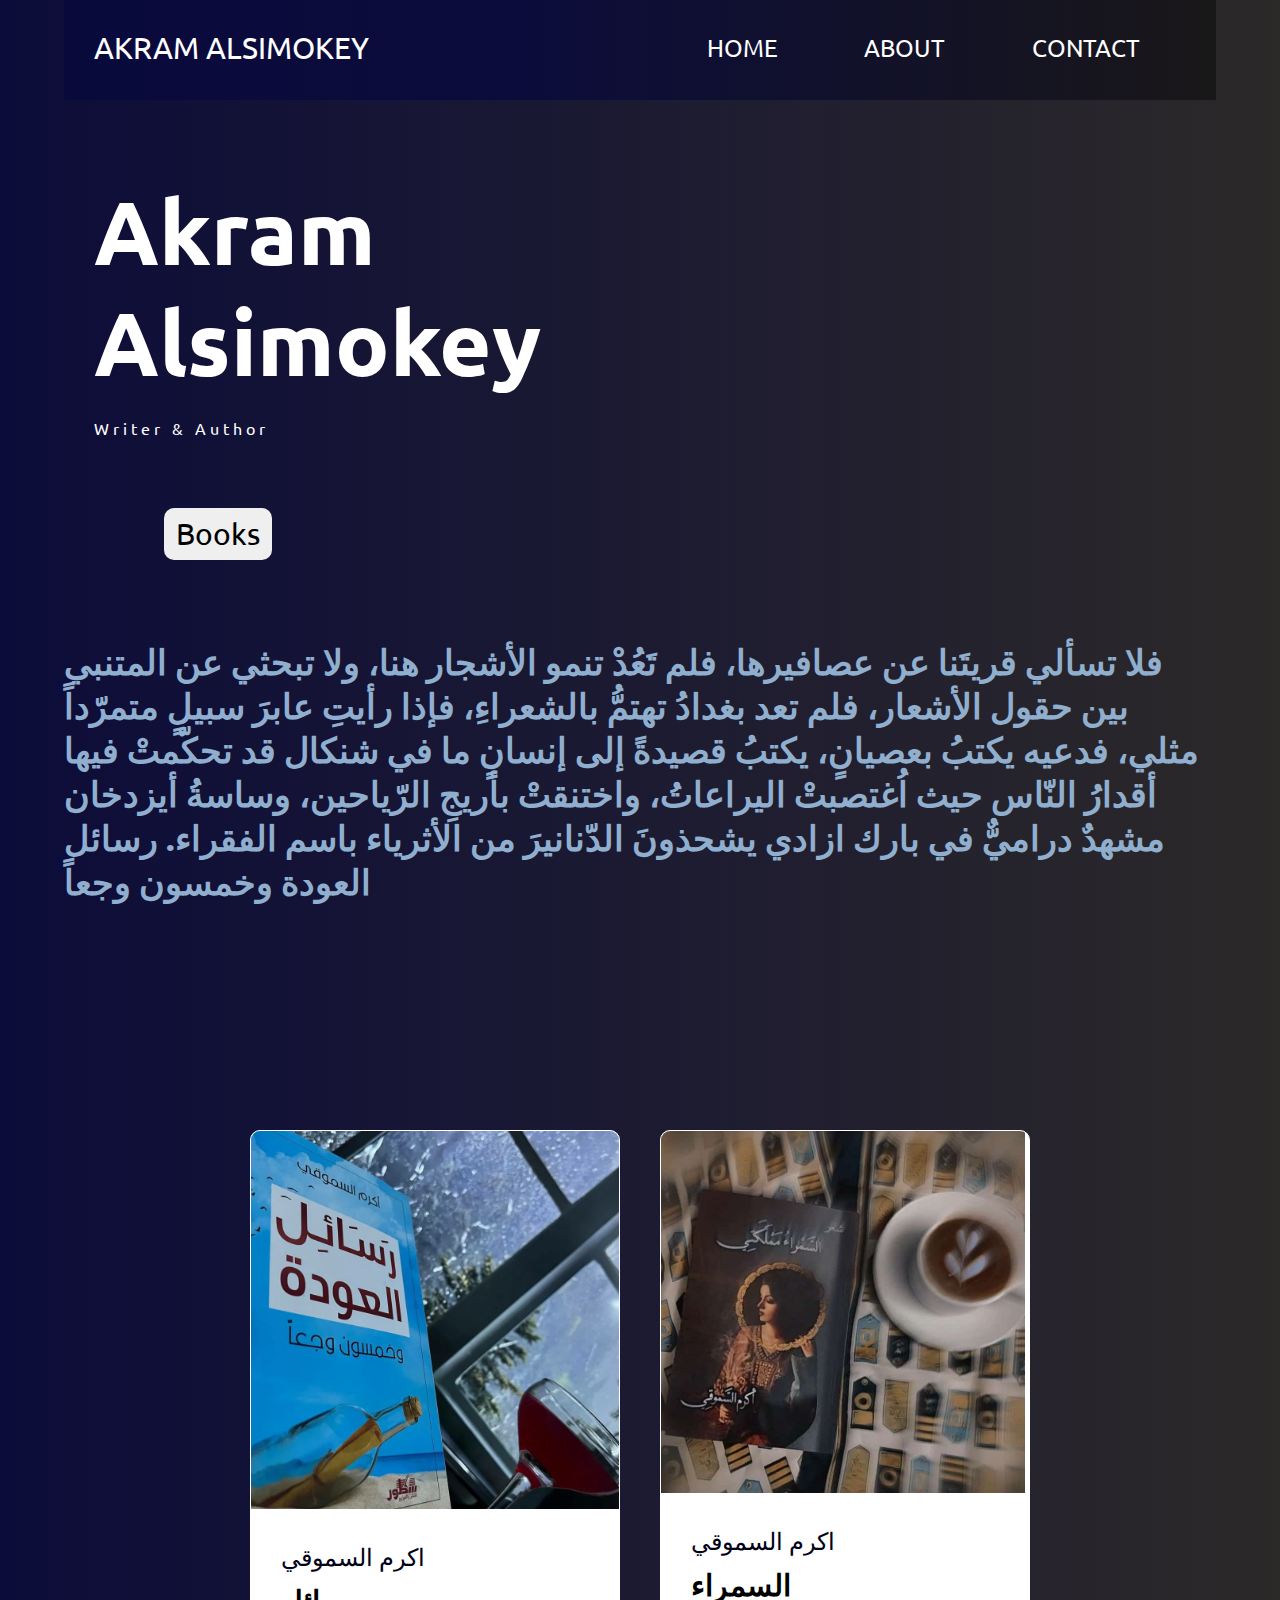
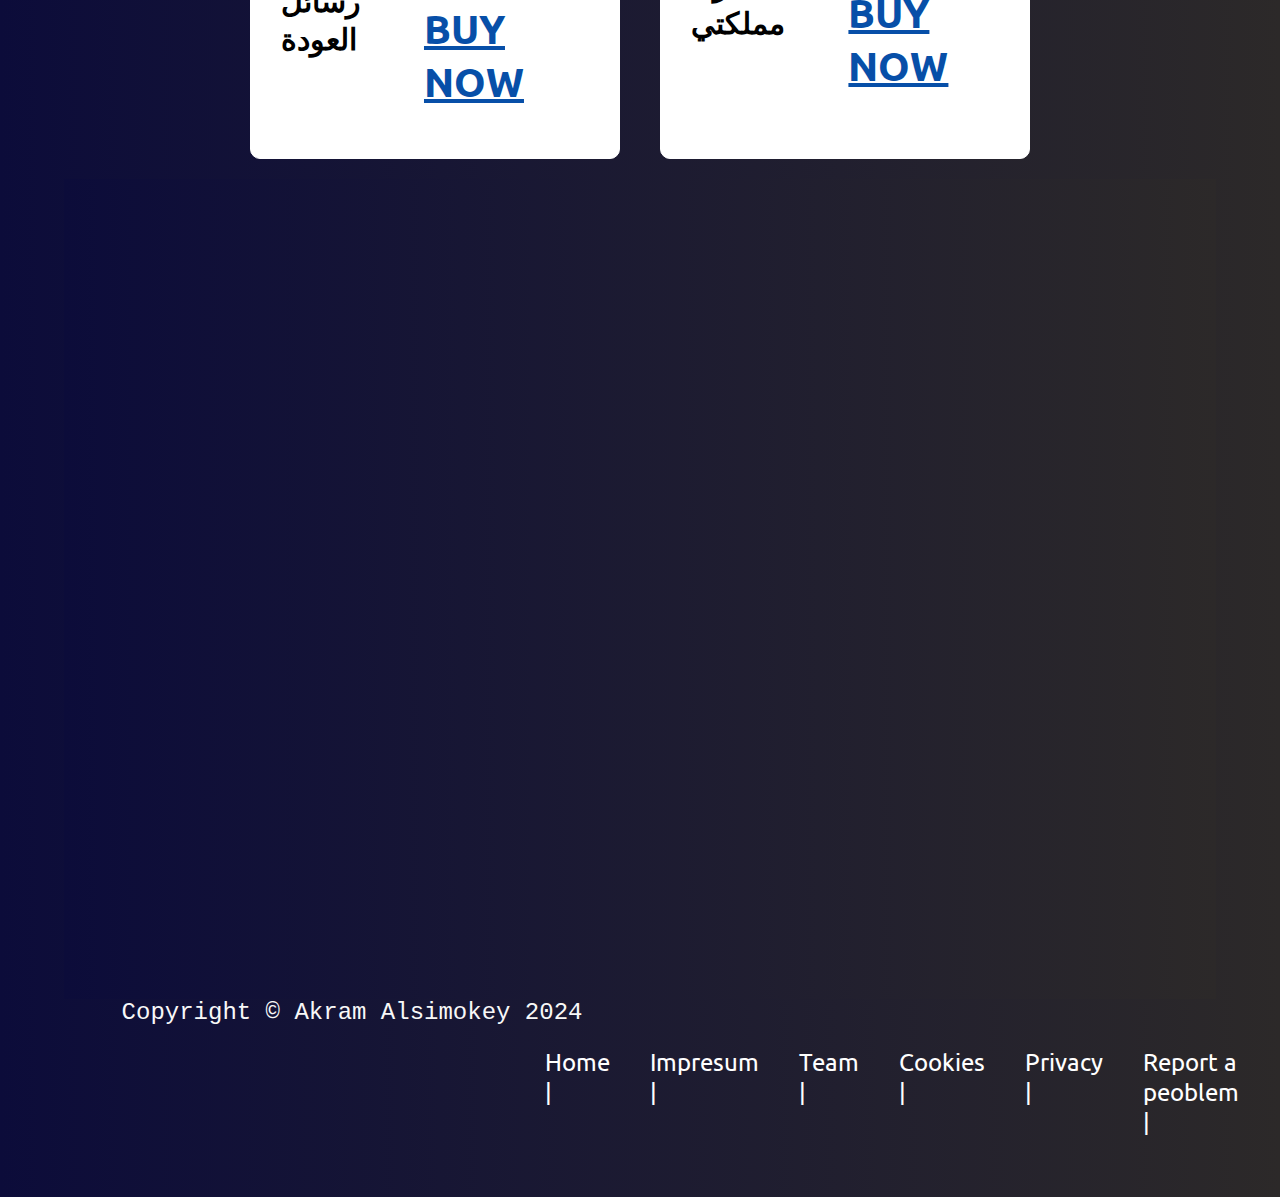
==== index.html @ d33c1f78 "akram_website" ====
<!DOCTYPE html>
<html lang="en">
<head>
    <meta charset="UTF-8">
    <meta name="viewport" content="width=device-width, initial-scale=1.0">
    <link rel="stylesheet" href="assets/css/style.css">
    <title>Akram Alsimokey</title>
</head>
<body>
    <!--Main bar-->
    <div class="main">
        <header>
            <a href="index.html" class="the_logo">Akram Alsimokey</a>
            <ul>
                <li><a href="index.html">HOME</a></li>
                <li><a href="about.html">ABOUT</a></li>
                <li><a href="contact.html">CONTACT</a></li>
            </ul>
        </header>
        <div class="para">
            <h1>Akram Alsimokey</h1>
            <p>Writer & Author</p>
            <a href="https://www.ahewar.org/m.asp?nm=1&i=9212" target="_blank"><button>Books</button></a>
        </div>
    <!--Books section-->
    <div class="projects" id="projects">
        <h2 class="tittle">فلا تسألي قريتَنا عن عصافيرها، فلم تَعُدْ تنمو الأشجار هنا، ولا تبحثي عن المتنبي بين حقول الأشعار، فلم تعد بغدادُ تهتمُّ بالشعراءِ، فإذا رأيتِ عابرَ سبيلٍ متمرّداً مثلي، فدعيه يكتبُ بعصيانٍ، يكتبُ قصيدةً إلى إنسانٍ ما في شنكال قد  تحكّمتْ فيها أقدارُ النّاس حيث اُغتصبتْ اليراعاتُ، واختنقتْ بأريجِ الرّياحين، وساسةُ أيزدخان مشهدٌ دراميٌّ في بارك ازادي يشحذونَ الدّنانيرَ من الأثرياء باسم الفقراء.
            رسائل العودة وخمسون وجعاً<br><br><br><br><br></h2>
        <div class="content">
            <div class="books">
                <div class="img_prolects">
                    <img src="assets/img/rs.png" />
                </div>
                <div class="project-info">
                    <p class="project-category">اكرم السموقي</p>
                    <strong class="project-tittle">
                        <span>رسائل العودة</span>
                        <a href="https://maktabetalarab.com/products/%D8%B1%D8%B3%D8%A7%D8%A6%D9%84-%D8%A7%D9%84%D8%B9%D9%88%D8%AF%D8%A9-%D9%88%D8%AE%D9%85%D8%B3%D9%88%D9%86-%D9%88%D8%AC%D8%B9%D8%A7%D9%8B?variant=43649371144459" target="_blank" class="buy">Buy now</a>
                    </strong>
                </div>
            </div>
            <div class="books">
                <div class="img_project">
                    <img src="assets/img/r.png" />
                </div>
                <div class="project-info">
                    <p class="project-category">اكرم السموقي</p>
                    <strong class="project-tittle">
                        <span>السمراء مملكتي</span>
                        <a href="https://maktabetalarab.com/products/%D8%A7%D9%84%D8%B3%D9%85%D8%B1%D8%A7%D8%A1-%D9%85%D9%85%D9%84%D9%83%D8%AA%D9%8A?variant=41816677646498" target="_blank" class="buy">Buy now</a>
                    </strong>
                </div>
            </div>
        </div>
    </div>
    <div class="empty"><br></div>
    <!--footer-->
    <footer class="footer">
        <div>
            <a href="https://en.wikipedia.org/wiki/Copyright" target="_blank" class="copy">Copyright © Akram Alsimokey 2024</a>
        </div>
        <p class="footer-nav">
            <a href="index.html">Home |</a>
            <a href="contact.html">Impresum |</a>
            <a href="contact.html">Team |</a>
            <a href="https://en.wikipedia.org/wiki/Cookie">Cookies |</a>
            <a href="https://en.wikipedia.org/wiki/Privacy" target="_blank">Privacy |</a>
            <a href="https://en.wikipedia.org/wiki/Wikipedia:Contact_us">Report a peoblem |</a>
        </p>
    </footer>
</body>
</html>
---- assets/css/style.css ----
@import url('https://fonts.googleapis.com/css2?family=Almarai:wght@300;400;700;800&family=Poppins:ital,wght@0,100;0,200;0,300;0,400;0,500;0,600;0,700;0,800;0,900;1,100;1,200;1,300;1,400;1,500;1,600;1,700;1,800;1,900&family=Roboto:ital,wght@0,100;0,300;0,400;0,500;0,700;0,900;1,100;1,300;1,400;1,500;1,700;1,900&family=Ubuntu:ital,wght@0,300;0,400;0,500;0,700;1,300;1,400;1,500;1,700&display=swap');

*{
    font-family: "Ubuntu", serif;
    padding: 0;
    margin: 0;
}
a{
    color: #fff;
    text-decoration: none;
    font-size: x-large;
    padding: 20px;
    margin: 0px;

}
body{
    background-image: linear-gradient(to right, #0c0c3a,#2c2929);
    height: 100vh;
    display: flex;
    justify-content: center;
    
    
}

.main{
    background-image: linear-gradient(to right, #08093dcb 40%, #111010af),
    url(assets/img/c.png)
    ;
    width: 90%;
    height: 100px;
    
    
    
}
header{
    display: flex;
    justify-content: space-between;
    align-items: center;
    padding: 10px;
    
    
}
.the_logo{
    font-size: 30px;
    text-transform: uppercase;
}
ul{
    width: 50%;
    list-style: none;
    display: flex;
    justify-content: space-evenly;
}
ul a{
    border-bottom: 2px;
}
ul a:hover{
    border-bottom-color:  #fff;
}
.para{
    
    width: 50%;
    margin-top: 50px;
    padding: 30px;

}
.para h1{
    color: #fff;
    font-size: 90px;
    text-transform: inherit;
}
.para p{
    color: #fff;
    letter-spacing: 4px;
    width: 900px;
    padding: 20px 0;

}
.para button{
    font-size: 30px;
    padding: 6px 10px;
    border-radius: 10px;
    border: 2px solid transparent;
    cursor: pointer;  
    margin: 50px; 
}
.para button:hover{
    background-color: transparent;
    border-color: #fff;
    color: #fff;
}
/*---------------------*/
.main-img{
    width: 100px;
    padding-top: 100px;
    padding-left: 800px;
}
.tittle{
    display: flex;
    justify-content: center;
    color: #90afce;
    font-size: 2.2em;
    font-weight: 800;
    margin-bottom: 30px;
}

.content{
    display: flex;
    justify-content: center;
    flex-direction: row;
    flex-wrap: wrap;
}
.card{
    background-color: #d1d8e0;
    width: 21.25em;
    box-shadow: 0 5px rgba(1 1 1 /15%);
    border-radius: 25px;
    padding: 25px;
    margin: 15px;
    transition: 0.9s ease;
}
/*
.card:hover{
    transform: :scale(1.1);
    font-size: 8em;
    text-align: content;
}
*/
.info h3{
    color: #0171f9;
    font-size: 1.2em;
    font-weight: 700;
    margin: 10px;
}
/*
.projects{ 
    background-color: #040414;
}
*/
.projects .content{
    margin-top: 30px;

}
.books{
    background-color: #fff;
    border: 1px solid #fff;
    min-height: 14em;
    width: 23em;
    overflow: hidden;
    border-radius: 10px;
    margin: 20px;
    transition: 0.7s ease;

}

.books:hover .projects-imgages{
    opacity: 0.9;

}
/*
.img_project{           
    width: 100%;
}
*/

.project-info{
    padding: 1em;
    font-size: 30px;
}
.project-category{
    font-size: 0.8em;
    color: #000016;
}
.project-tittle{
    display: flex;
    justify-content: space-between;
    text-transform: uppercase;
    font-weight: 800;
    margin-top: 10px;

}
.buy{
    text-decoration-line: underline;
    color: #074fa8;
    font-size: 40px;
}
.buy:hover{
    color: rgb(60, 62, 150);
}
/*footer*/

.empty{
    background-image: linear-gradient(to right, #0c0c3a,#2c2929);
    padding: 400px;

}
/*
.footer{
    background-color: #4b7bec;

}
*/
.copy{
    color: #f8f8f8;
    text-decoration: none;
    font-family: 'Courier New', Courier, monospace;
    padding-left: 5%;
    padding-top: 0%;
    padding-bottom: 5px;
    font-size: x-large;



}

.footer-nav{
    color: #f8f8f8;
    display: flex;
    font-family: 'Courier New', Courier, monospace;
    padding-left: 40%;
    padding-top: 1px;
    padding-bottom: 40px;
    font-size: small;
    list-style-position: inherit;
}

.about{
    color: #c49a9a;
    padding: 90px;
    margin: 60px;
    font-size: xxx-large;
}
.contact{
    color: #c49a9a;
    padding: 90px;
    margin: 60px;
    font-size: xxx-large;
}
.contact a{
    color: #ad5b42;
    padding: 90px;
    margin: 60px;
    font-size: xxx-large;
}
.contact a:hover{
    color: #db1414;
}
/*
img{
    background-color: #6eabf02d;
    width: 70%;
    border-radius: 30px;
    padding: 10px;
    margin: 50px;
    margin-left: 30%;
}
*/

/*
@media (max-width:1023px)
*/
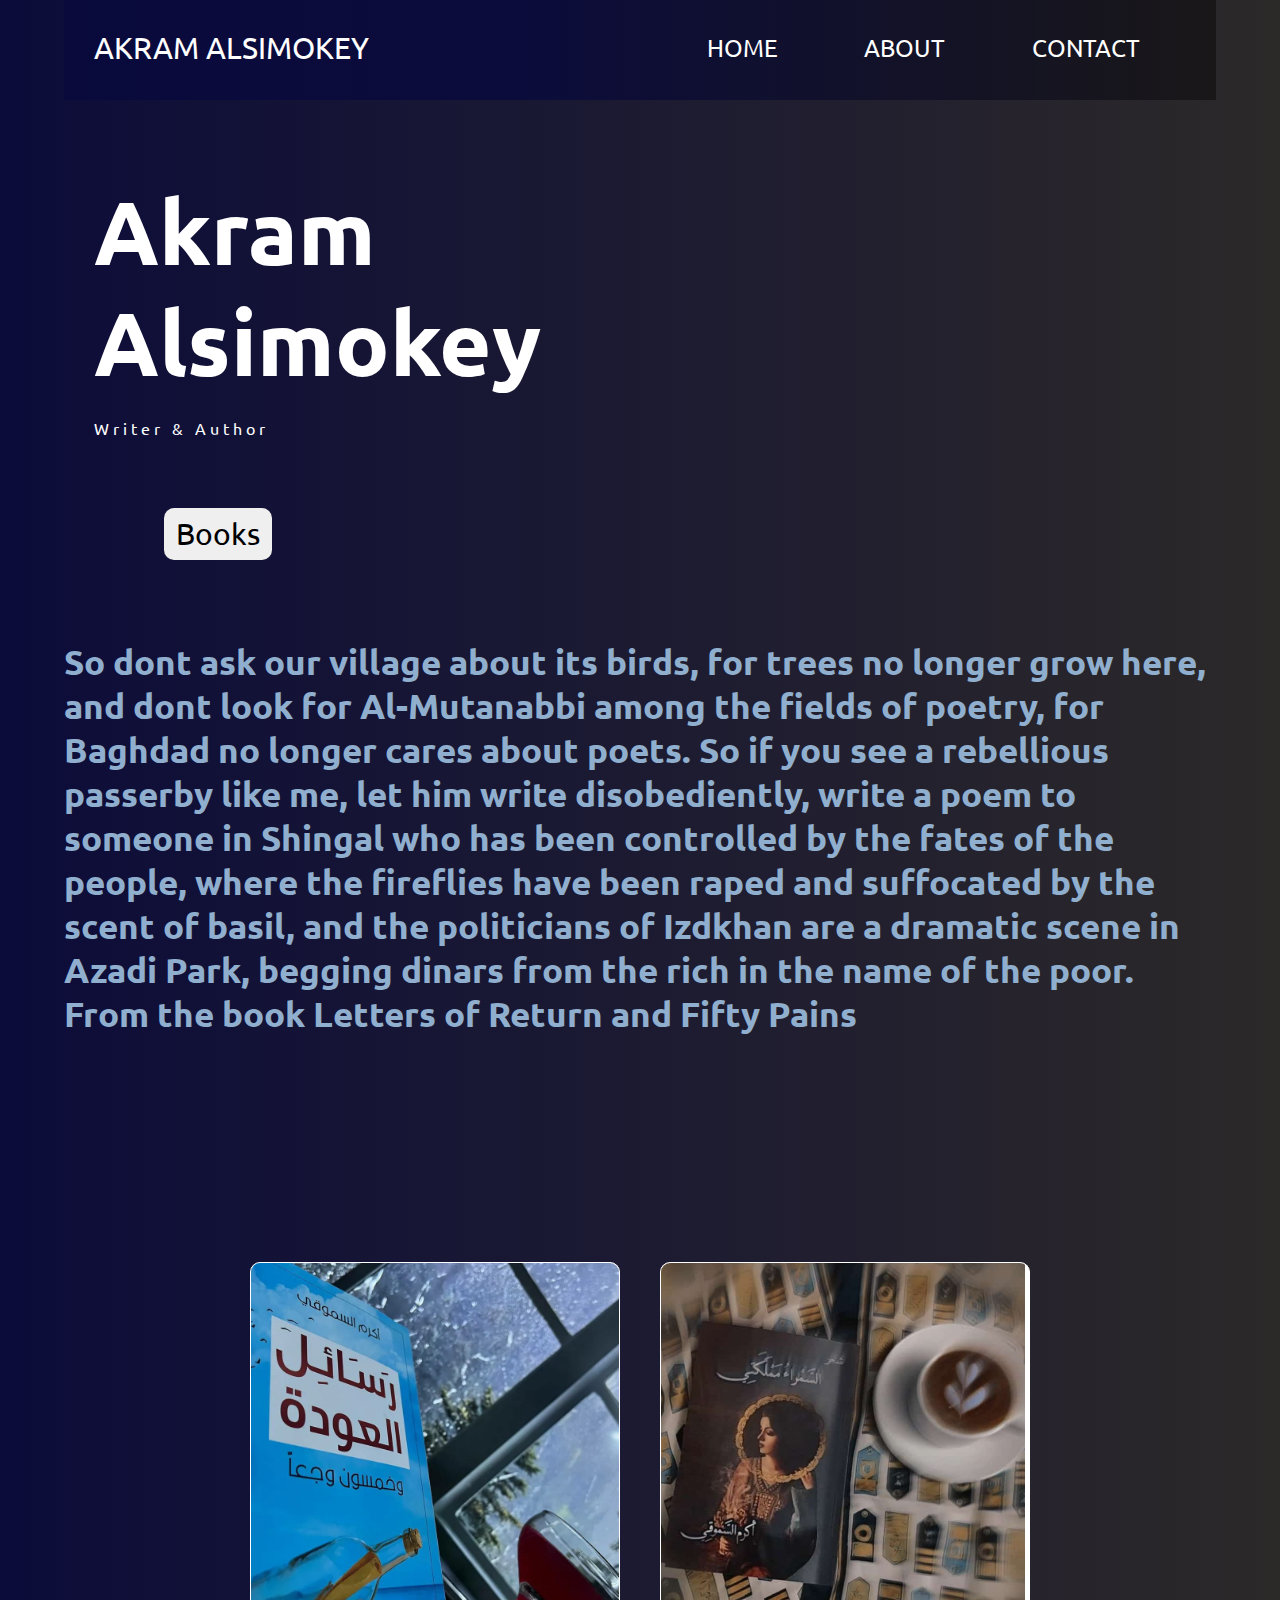
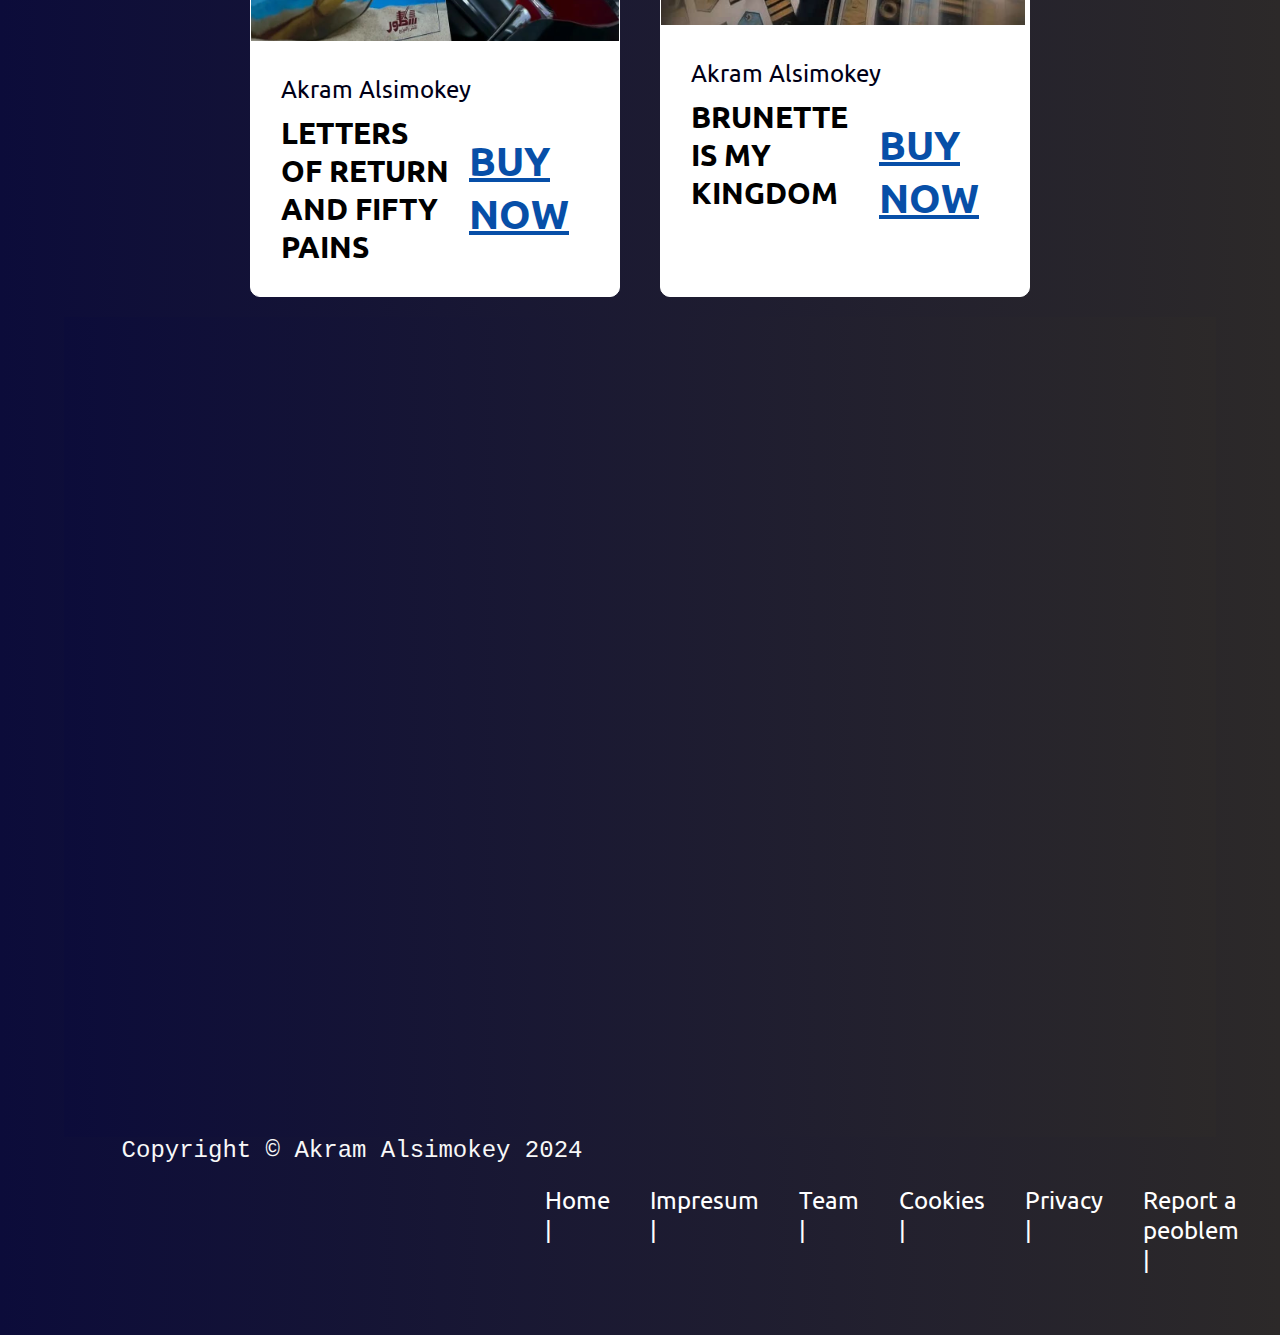
==== commit 9dea887a: "BK" ====
--- a/index.html
+++ b/index.html
@@ -24,17 +24,17 @@
         </div>
     <!--Books section-->
     <div class="projects" id="projects">
-        <h2 class="tittle">فلا تسألي قريتَنا عن عصافيرها، فلم تَعُدْ تنمو الأشجار هنا، ولا تبحثي عن المتنبي بين حقول الأشعار، فلم تعد بغدادُ تهتمُّ بالشعراءِ، فإذا رأيتِ عابرَ سبيلٍ متمرّداً مثلي، فدعيه يكتبُ بعصيانٍ، يكتبُ قصيدةً إلى إنسانٍ ما في شنكال قد  تحكّمتْ فيها أقدارُ النّاس حيث اُغتصبتْ اليراعاتُ، واختنقتْ بأريجِ الرّياحين، وساسةُ أيزدخان مشهدٌ دراميٌّ في بارك ازادي يشحذونَ الدّنانيرَ من الأثرياء باسم الفقراء.
-            رسائل العودة وخمسون وجعاً<br><br><br><br><br></h2>
+        <h2 class="tittle">So dont ask our village about its birds, for trees no longer grow here, and dont look for Al-Mutanabbi among the fields of poetry, for Baghdad no longer cares about poets. So if you see a rebellious passerby like me, let him write disobediently, write a poem to someone in Shingal who has been controlled by the fates of the people, where the fireflies have been raped and suffocated by the scent of basil, and the politicians of Izdkhan are a dramatic scene in Azadi Park, begging dinars from the rich in the name of the poor.
+            From the book Letters of Return and Fifty Pains<br><br><br><br><br></h2>
         <div class="content">
             <div class="books">
                 <div class="img_prolects">
                     <img src="assets/img/rs.png" />
                 </div>
                 <div class="project-info">
-                    <p class="project-category">اكرم السموقي</p>
+                    <p class="project-category">Akram Alsimokey</p>
                     <strong class="project-tittle">
-                        <span>رسائل العودة</span>
+                        <span>Letters of Return and Fifty Pains</span>
                         <a href="https://maktabetalarab.com/products/%D8%B1%D8%B3%D8%A7%D8%A6%D9%84-%D8%A7%D9%84%D8%B9%D9%88%D8%AF%D8%A9-%D9%88%D8%AE%D9%85%D8%B3%D9%88%D9%86-%D9%88%D8%AC%D8%B9%D8%A7%D9%8B?variant=43649371144459" target="_blank" class="buy">Buy now</a>
                     </strong>
                 </div>
@@ -44,9 +44,9 @@
                     <img src="assets/img/r.png" />
                 </div>
                 <div class="project-info">
-                    <p class="project-category">اكرم السموقي</p>
+                    <p class="project-category">Akram Alsimokey</p>
                     <strong class="project-tittle">
-                        <span>السمراء مملكتي</span>
+                        <span>Brunette is my kingdom</span>
                         <a href="https://maktabetalarab.com/products/%D8%A7%D9%84%D8%B3%D9%85%D8%B1%D8%A7%D8%A1-%D9%85%D9%85%D9%84%D9%83%D8%AA%D9%8A?variant=41816677646498" target="_blank" class="buy">Buy now</a>
                     </strong>
                 </div>
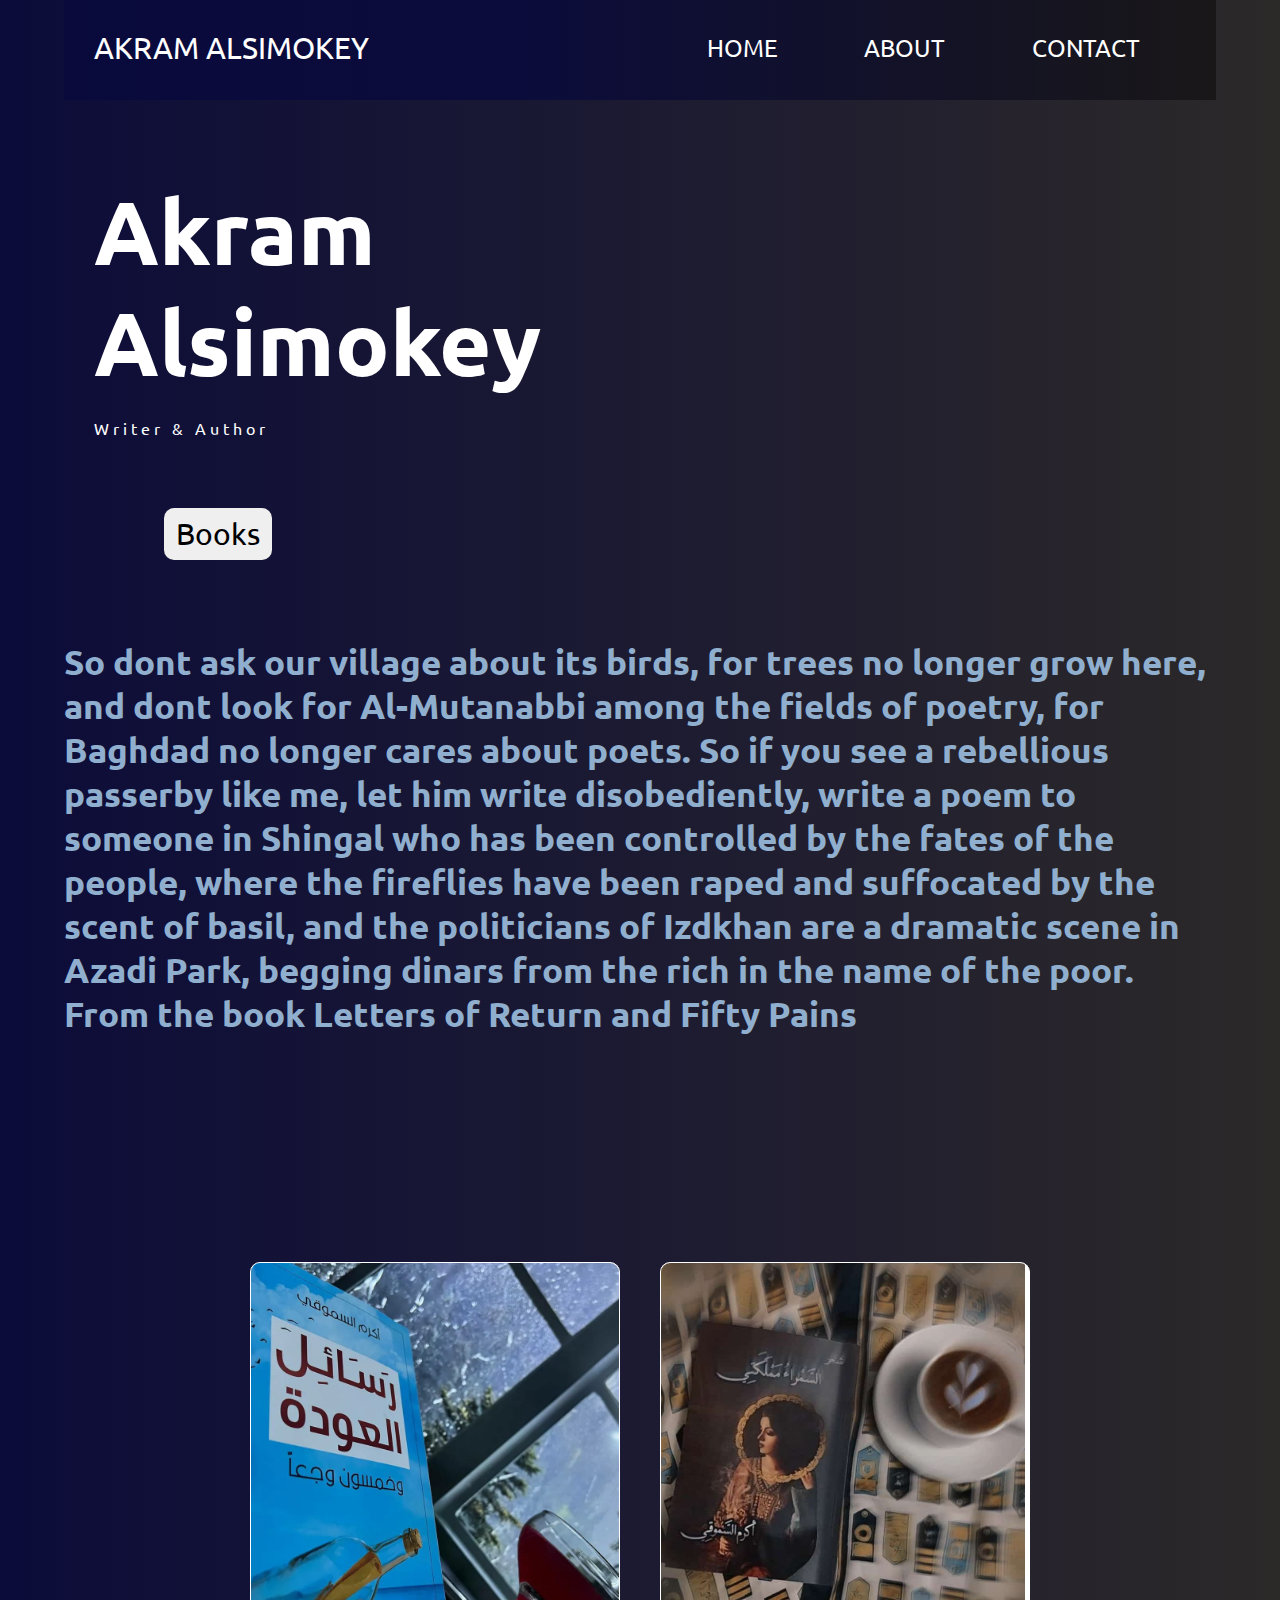
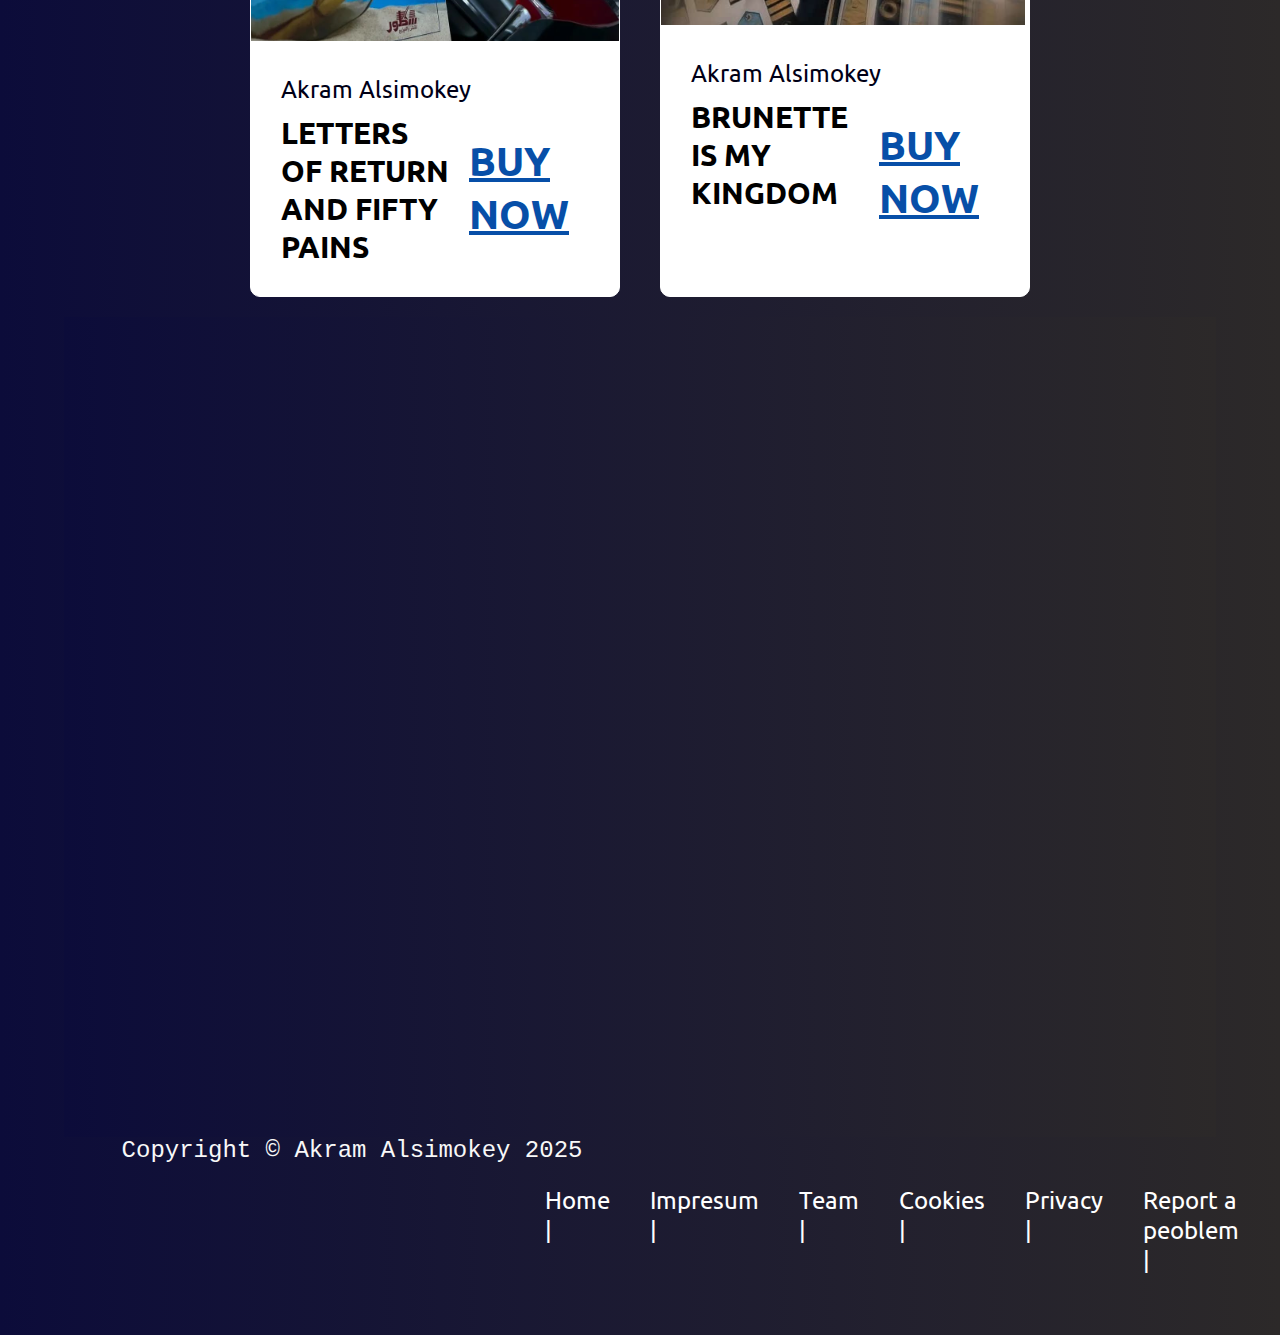
==== commit cdc3d381: "Ayman" ====
--- a/index.html
+++ b/index.html
@@ -57,7 +57,7 @@
     <!--footer-->
     <footer class="footer">
         <div>
-            <a href="https://en.wikipedia.org/wiki/Copyright" target="_blank" class="copy">Copyright © Akram Alsimokey 2024</a>
+            <a href="https://en.wikipedia.org/wiki/Copyright" target="_blank" class="copy">Copyright © Akram Alsimokey 2025</a>
         </div>
         <p class="footer-nav">
             <a href="index.html">Home |</a>
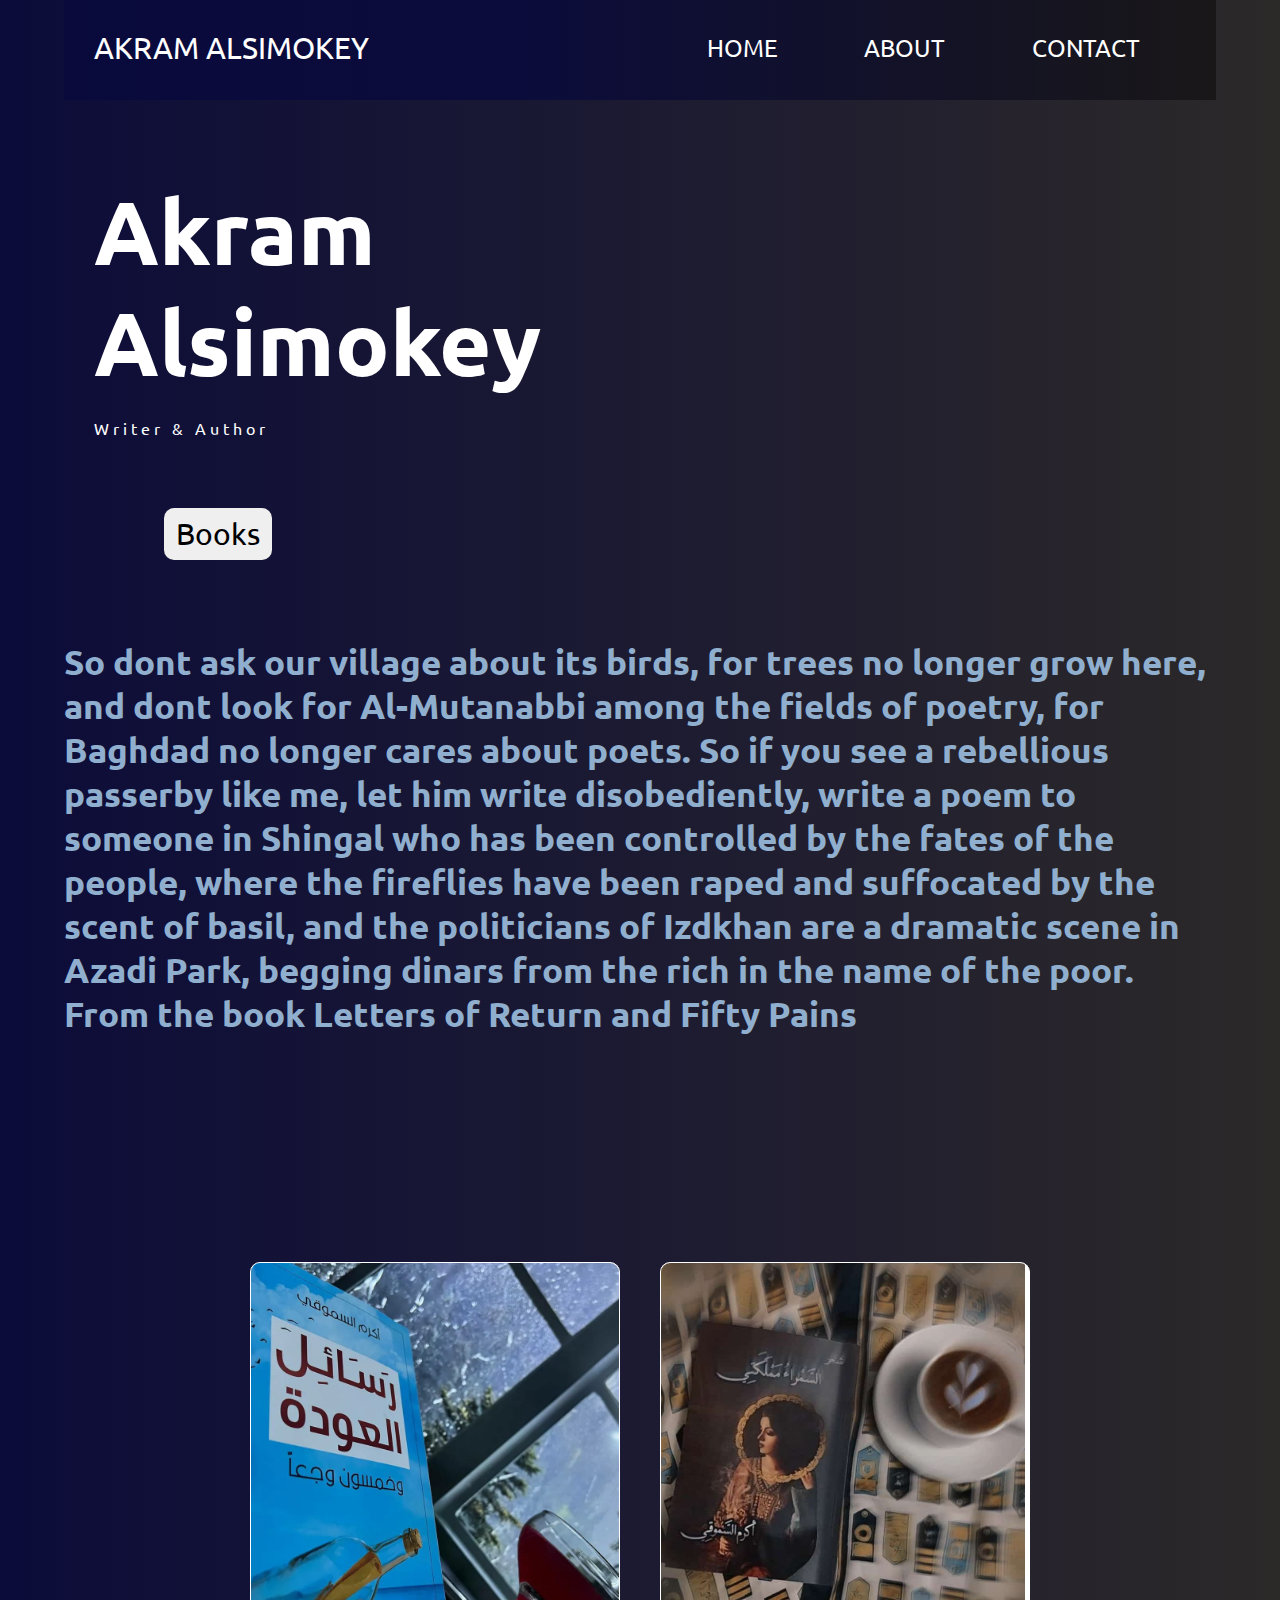
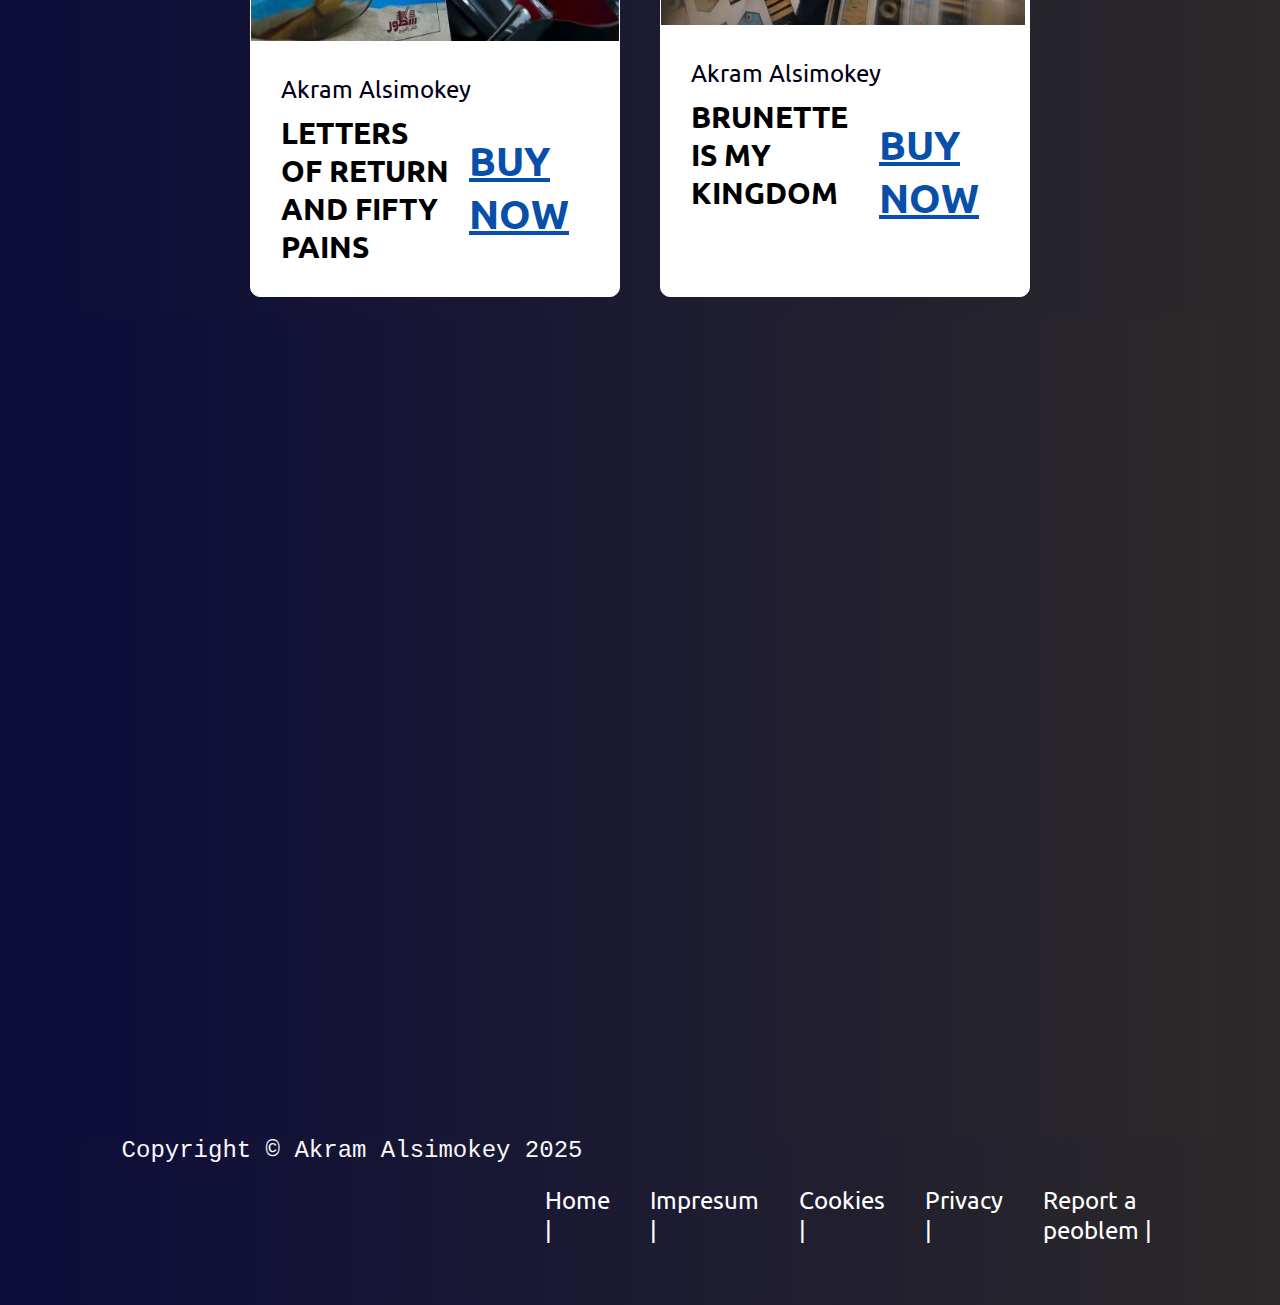
==== commit 0f5a4eef: "ayman" ====
--- a/index.html
+++ b/index.html
@@ -62,7 +62,6 @@
         <p class="footer-nav">
             <a href="index.html">Home |</a>
             <a href="contact.html">Impresum |</a>
-            <a href="contact.html">Team |</a>
             <a href="https://en.wikipedia.org/wiki/Cookie">Cookies |</a>
             <a href="https://en.wikipedia.org/wiki/Privacy" target="_blank">Privacy |</a>
             <a href="https://en.wikipedia.org/wiki/Wikipedia:Contact_us">Report a peoblem |</a>
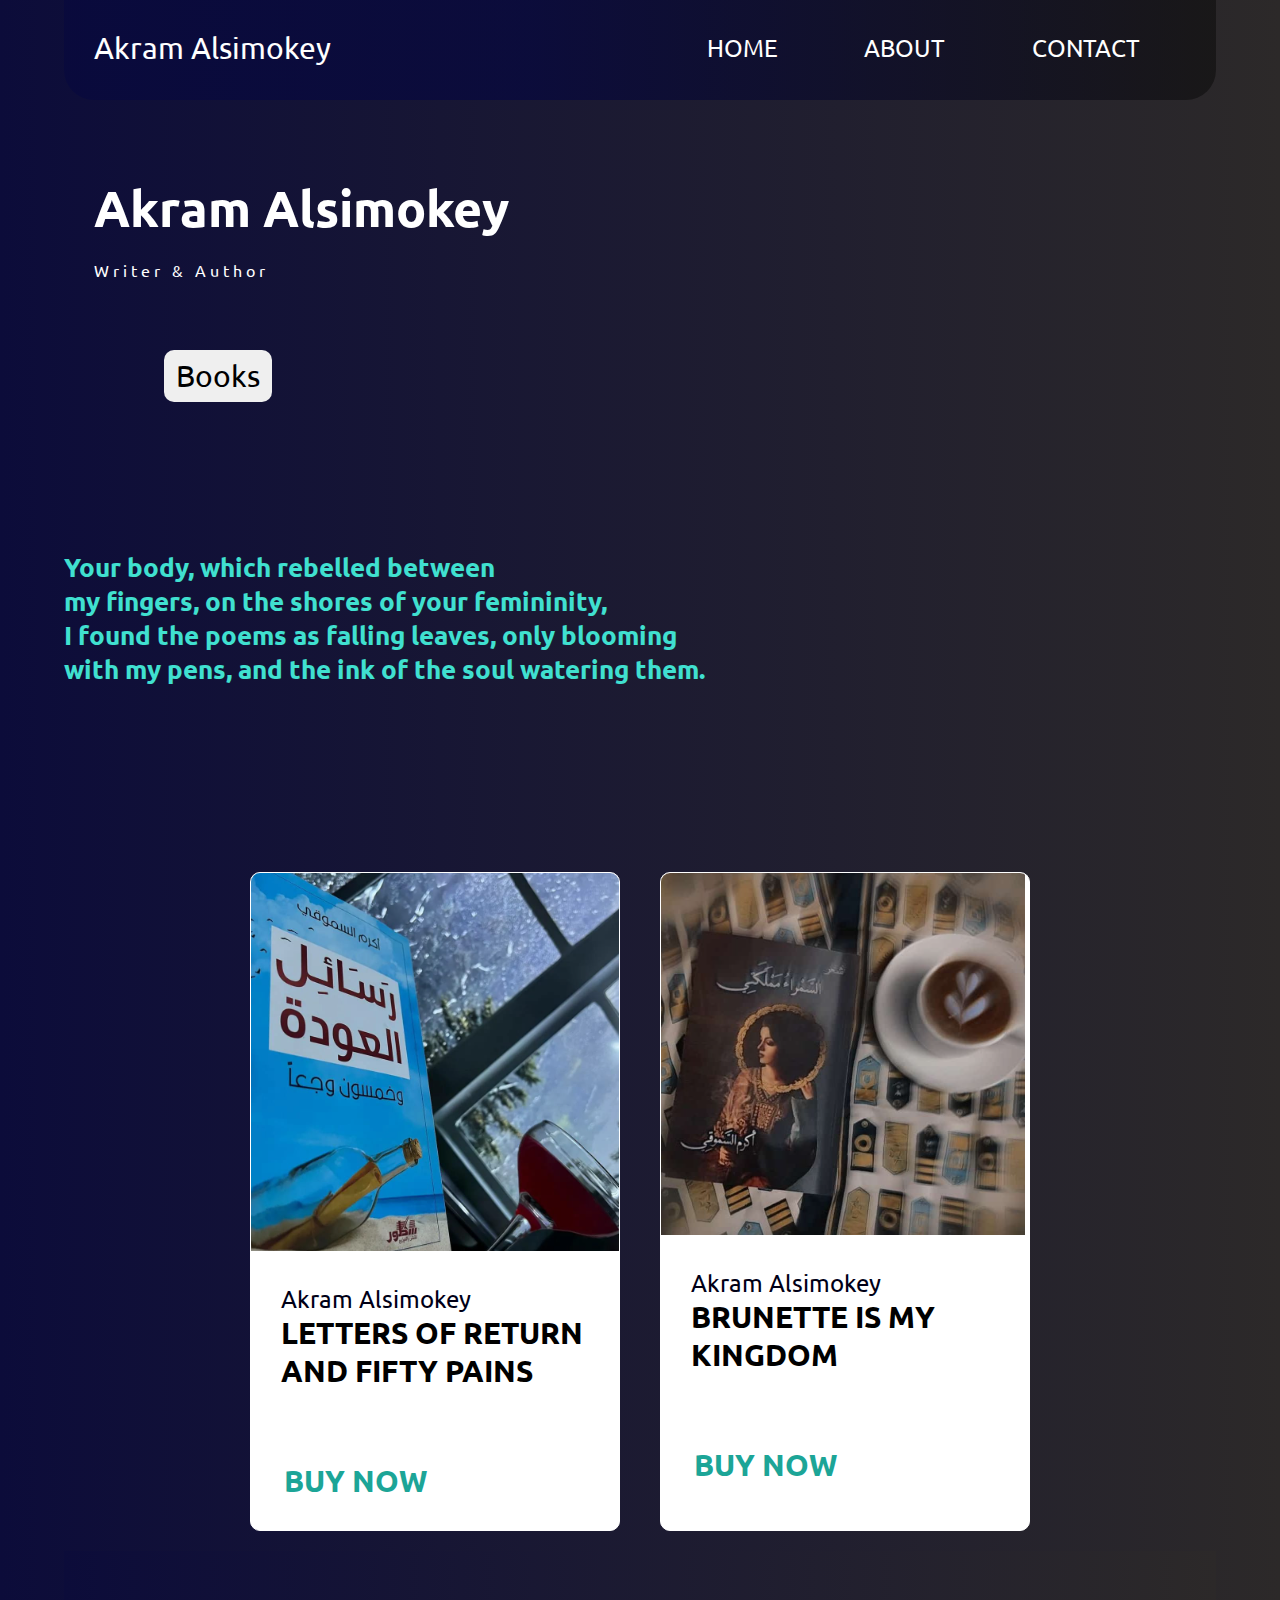
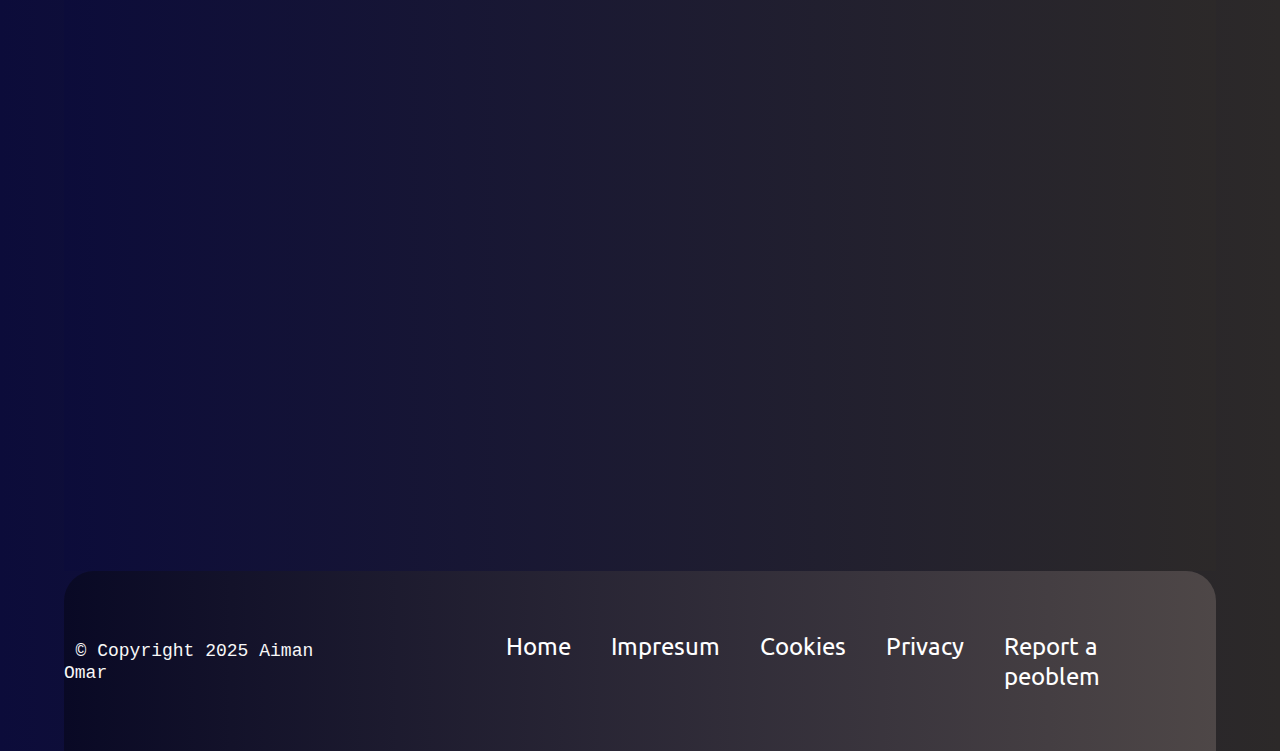
==== commit e08bd3ee: "bk" ====
--- a/index.html
+++ b/index.html
@@ -23,9 +23,14 @@
             <a href="https://www.ahewar.org/m.asp?nm=1&i=9212" target="_blank"><button>Books</button></a>
         </div>
     <!--Books section-->
-    <div class="projects" id="projects">
-        <h2 class="tittle">So dont ask our village about its birds, for trees no longer grow here, and dont look for Al-Mutanabbi among the fields of poetry, for Baghdad no longer cares about poets. So if you see a rebellious passerby like me, let him write disobediently, write a poem to someone in Shingal who has been controlled by the fates of the people, where the fireflies have been raped and suffocated by the scent of basil, and the politicians of Izdkhan are a dramatic scene in Azadi Park, begging dinars from the rich in the name of the poor.
-            From the book Letters of Return and Fifty Pains<br><br><br><br><br></h2>
+    <div class="projects">
+        <h2 class="tittle">
+            <br><br> 
+            Your body, which rebelled between<br> my fingers, 
+            on the shores of your femininity, <br> 
+            I found the poems as falling leaves, 
+            only blooming<br> with my pens, and the ink of the soul watering them.
+        <br><br><br><br><br></h2>
         <div class="content">
             <div class="books">
                 <div class="img_prolects">
@@ -34,7 +39,8 @@
                 <div class="project-info">
                     <p class="project-category">Akram Alsimokey</p>
                     <strong class="project-tittle">
-                        <span>Letters of Return and Fifty Pains</span>
+                        <span>Letters of Return and Fifty Pains
+                        </span><br><br><br>
                         <a href="https://maktabetalarab.com/products/%D8%B1%D8%B3%D8%A7%D8%A6%D9%84-%D8%A7%D9%84%D8%B9%D9%88%D8%AF%D8%A9-%D9%88%D8%AE%D9%85%D8%B3%D9%88%D9%86-%D9%88%D8%AC%D8%B9%D8%A7%D9%8B?variant=43649371144459" target="_blank" class="buy">Buy now</a>
                     </strong>
                 </div>
@@ -46,7 +52,7 @@
                 <div class="project-info">
                     <p class="project-category">Akram Alsimokey</p>
                     <strong class="project-tittle">
-                        <span>Brunette is my kingdom</span>
+                        <span>Brunette is my kingdom</span><br><br><br>
                         <a href="https://maktabetalarab.com/products/%D8%A7%D9%84%D8%B3%D9%85%D8%B1%D8%A7%D8%A1-%D9%85%D9%85%D9%84%D9%83%D8%AA%D9%8A?variant=41816677646498" target="_blank" class="buy">Buy now</a>
                     </strong>
                 </div>
@@ -57,14 +63,14 @@
     <!--footer-->
     <footer class="footer">
         <div>
-            <a href="https://en.wikipedia.org/wiki/Copyright" target="_blank" class="copy">Copyright © Akram Alsimokey 2025</a>
+            <a href="https://en.wikipedia.org/wiki/Copyright" target="_blank" class="copy"> © Copyright 2025 Aiman Omar</a>
         </div>
         <p class="footer-nav">
-            <a href="index.html">Home |</a>
-            <a href="contact.html">Impresum |</a>
-            <a href="https://en.wikipedia.org/wiki/Cookie">Cookies |</a>
-            <a href="https://en.wikipedia.org/wiki/Privacy" target="_blank">Privacy |</a>
-            <a href="https://en.wikipedia.org/wiki/Wikipedia:Contact_us">Report a peoblem |</a>
+            <a href="index.html">Home</a>
+            <a href="contact.html">Impresum </a>
+            <a href="https://en.wikipedia.org/wiki/Cookie">Cookies </a>
+            <a href="https://en.wikipedia.org/wiki/Privacy" target="_blank">Privacy </a>
+            <a href="https://en.wikipedia.org/wiki/Wikipedia:Contact_us">Report a peoblem </a>
         </p>
     </footer>
 </body>
--- a/assets/css/style.css
+++ b/assets/css/style.css
@@ -28,6 +28,7 @@
     ;
     width: 90%;
     height: 100px;
+    border-radius: 0 0 30px 30px;
     
     
     
@@ -39,10 +40,11 @@
     padding: 10px;
     
     
+    
 }
 .the_logo{
-    font-size: 30px;
-    text-transform: uppercase;
+    font-size:30px;
+    text-transform: initial;
 }
 ul{
     width: 50%;
@@ -65,7 +67,7 @@
 }
 .para h1{
     color: #fff;
-    font-size: 90px;
+    font-size: 50px;
     text-transform: inherit;
 }
 .para p{
@@ -170,43 +172,64 @@
     font-size: 0.8em;
     color: #000016;
 }
-.project-tittle{
-    display: flex;
-    justify-content: space-between;
+.projects .tittle {
+    color: #40E0D0;
+    text-align: left;
+    display: flex;
+    font-size: 1.6rem;
+    justify-content: left;
+    font-family: 'poppins' sans-serif;
+    
+    
+
+}
+.project-tittle {
+    display: contents;
+    justify-content: center;
     text-transform: uppercase;
-    font-weight: 800;
+    font-weight: 1px;
     margin-top: 10px;
 
-}
+
+}
+
 .buy{
-    text-decoration-line: underline;
-    color: #074fa8;
-    font-size: 40px;
+    
+    text-decoration-line: none;
+    color: #1ca597;
+    font-size: 30px;
+    padding: 0.1rem;
+    margin: 0.1rem;
 }
 .buy:hover{
-    color: rgb(60, 62, 150);
+    color: rgb(2, 14, 80);
 }
 /*footer*/
 
 .empty{
     background-image: linear-gradient(to right, #0c0c3a,#2c2929);
-    padding: 400px;
-
-}
-/*
+    padding: 300px;
+
+}
+
 .footer{
-    background-color: #4b7bec;
-
-}
-*/
+    background-image: linear-gradient(to right, #090925,#4e4747);
+    display: flex;
+    justify-content: center;
+    align-items: center;
+    border-radius: 30px 30px 0 0;
+}
+
 .copy{
     color: #f8f8f8;
     text-decoration: none;
     font-family: 'Courier New', Courier, monospace;
-    padding-left: 5%;
-    padding-top: 0%;
-    padding-bottom: 5px;
-    font-size: x-large;
+    padding-left: 0.1rem;
+    margin: 10px; 
+    padding-bottom: 1px;
+    font-size: large;
+    justify-content: center;
+
 
 
 
@@ -216,11 +239,11 @@
     color: #f8f8f8;
     display: flex;
     font-family: 'Courier New', Courier, monospace;
-    padding-left: 40%;
-    padding-top: 1px;
+    padding-left: 90px;
+    padding-top: 40px;
     padding-bottom: 40px;
     font-size: small;
-    list-style-position: inherit;
+    justify-content: center;
 }
 
 .about{
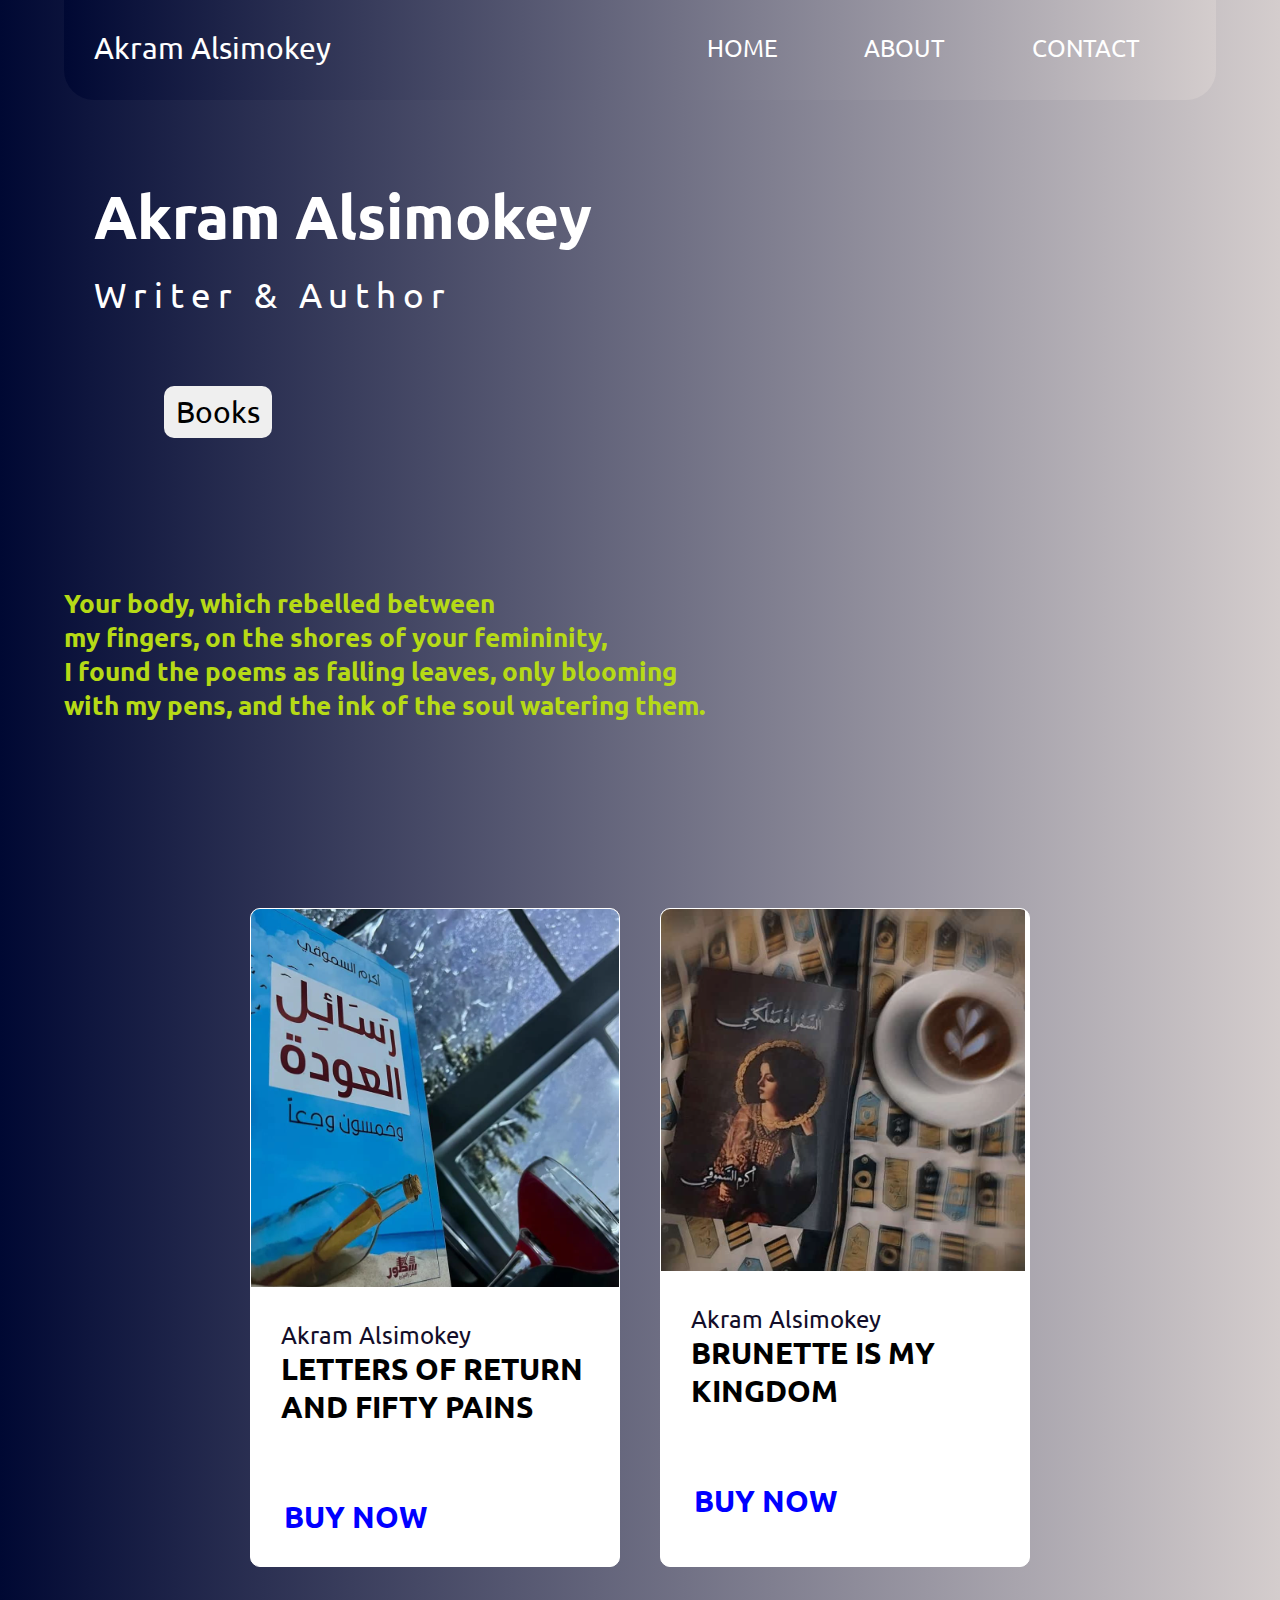
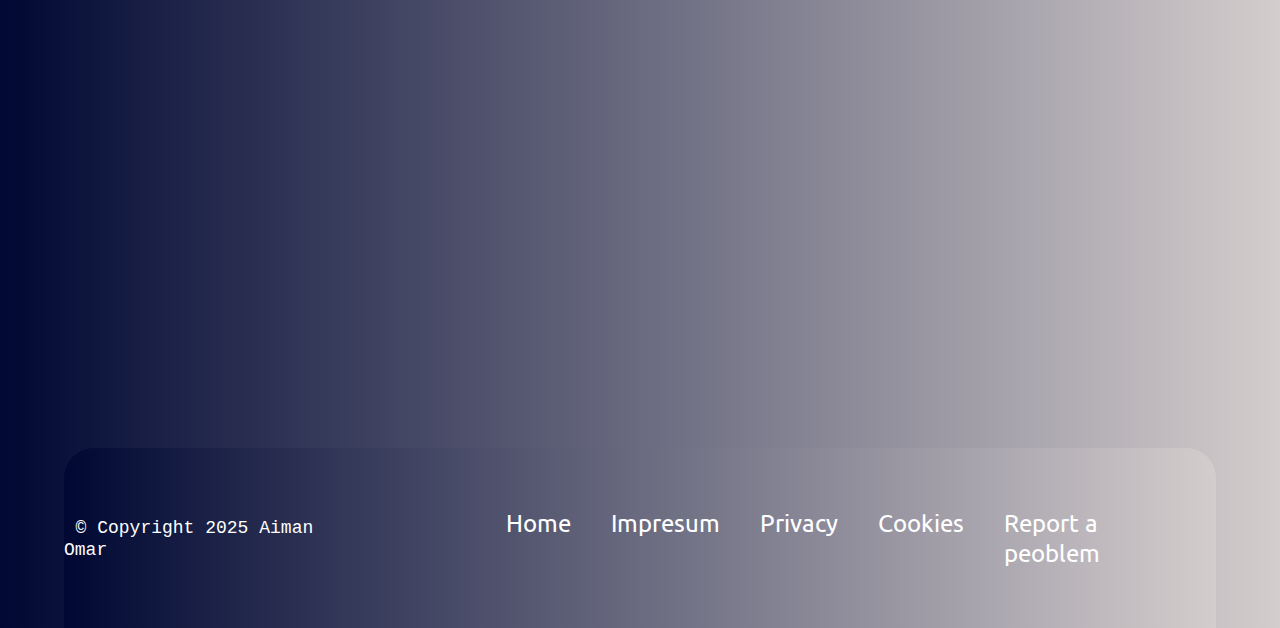
==== commit c751b43d: "Aiman" ====
--- a/index.html
+++ b/index.html
@@ -7,7 +7,7 @@
     <title>Akram Alsimokey</title>
 </head>
 <body>
-    <!--Main bar-->
+    <!-- StartMain bar -->
     <div class="main">
         <header>
             <a href="index.html" class="the_logo">Akram Alsimokey</a>
@@ -22,7 +22,7 @@
             <p>Writer & Author</p>
             <a href="https://www.ahewar.org/m.asp?nm=1&i=9212" target="_blank"><button>Books</button></a>
         </div>
-    <!--Books section-->
+    <!-- Books section -->
     <div class="projects">
         <h2 class="tittle">
             <br><br> 
@@ -59,18 +59,18 @@
             </div>
         </div>
     </div>
-    <div class="empty"><br></div>
-    <!--footer-->
+    <b></b>
+    <!-- footer -->
     <footer class="footer">
         <div>
-            <a href="https://en.wikipedia.org/wiki/Copyright" target="_blank" class="copy"> © Copyright 2025 Aiman Omar</a>
+            <a href="https://en.wikipedia.org/wiki/Copyright" target="_blank" class="copy">© Copyright 2025 Aiman Omar</a>
         </div>
         <p class="footer-nav">
-            <a href="index.html">Home</a>
-            <a href="contact.html">Impresum </a>
-            <a href="https://en.wikipedia.org/wiki/Cookie">Cookies </a>
+            <a href="index.html" >Home</a>
+            <a href="contact.html" >Impresum </a>
             <a href="https://en.wikipedia.org/wiki/Privacy" target="_blank">Privacy </a>
-            <a href="https://en.wikipedia.org/wiki/Wikipedia:Contact_us">Report a peoblem </a>
+            <a href="https://en.wikipedia.org/wiki/Cookie" target="_blank">Cookies</a>
+            <a href="contact.html" >Report a peoblem </a>
         </p>
     </footer>
 </body>
--- a/assets/css/style.css
+++ b/assets/css/style.css
@@ -6,7 +6,7 @@
     margin: 0;
 }
 a{
-    color: #fff;
+    color: #ffffff;
     text-decoration: none;
     font-size: x-large;
     padding: 20px;
@@ -14,7 +14,7 @@
 
 }
 body{
-    background-image: linear-gradient(to right, #0c0c3a,#2c2929);
+    background-image: linear-gradient(to right, #000833,#d4cdcd);
     height: 100vh;
     display: flex;
     justify-content: center;
@@ -23,7 +23,7 @@
 }
 
 .main{
-    background-image: linear-gradient(to right, #08093dcb 40%, #111010af),
+    background-image: linear-gradient(to right, #000833,#d4cdcd),
     url(assets/img/c.png)
     ;
     width: 90%;
@@ -56,23 +56,24 @@
     border-bottom: 2px;
 }
 ul a:hover{
-    border-bottom-color:  #fff;
+    border-bottom-color:  #ffffff;
 }
 .para{
-    
+    color: #ffffff;
     width: 50%;
     margin-top: 50px;
     padding: 30px;
 
 }
 .para h1{
-    color: #fff;
-    font-size: 50px;
+    color: 097c0f;
+    font-size: 60px;
     text-transform: inherit;
 }
 .para p{
-    color: #fff;
-    letter-spacing: 4px;
+    color: #ffffff;
+    letter-spacing: 7px;
+    font-size: 35px;
     width: 900px;
     padding: 20px 0;
 
@@ -87,8 +88,8 @@
 }
 .para button:hover{
     background-color: transparent;
-    border-color: #fff;
-    color: #fff;
+    border-color: #ffffff;
+    color: #454db6;
 }
 /*---------------------*/
 .main-img{
@@ -99,7 +100,7 @@
 .tittle{
     display: flex;
     justify-content: center;
-    color: #90afce;
+    color: #fffefe;
     font-size: 2.2em;
     font-weight: 800;
     margin-bottom: 30px;
@@ -110,13 +111,15 @@
     justify-content: center;
     flex-direction: row;
     flex-wrap: wrap;
+    padding-bottom: 40%;
 }
 .card{
-    background-color: #d1d8e0;
+    background-color: #FFFFFF;
     width: 21.25em;
-    box-shadow: 0 5px rgba(1 1 1 /15%);
+    box-shadow: 0 5px rgba(255, 250, 250, 0.15);
     border-radius: 25px;
     padding: 25px;
+    padding-top: 100px;
     margin: 15px;
     transition: 0.9s ease;
 }
@@ -128,7 +131,7 @@
 }
 */
 .info h3{
-    color: #0171f9;
+    color: #FFFFFF;
     font-size: 1.2em;
     font-weight: 700;
     margin: 10px;
@@ -143,8 +146,8 @@
 
 }
 .books{
-    background-color: #fff;
-    border: 1px solid #fff;
+    background-color: #FFFFFF;
+    border: 1px solid #FFFFFF;
     min-height: 14em;
     width: 23em;
     overflow: hidden;
@@ -170,10 +173,10 @@
 }
 .project-category{
     font-size: 0.8em;
-    color: #000016;
+    color: #130e29;
 }
 .projects .tittle {
-    color: #40E0D0;
+    color: rgb(182, 218, 22);
     text-align: left;
     display: flex;
     font-size: 1.6rem;
@@ -196,32 +199,30 @@
 .buy{
     
     text-decoration-line: none;
-    color: #1ca597;
+    color: blue;
     font-size: 30px;
     padding: 0.1rem;
     margin: 0.1rem;
 }
 .buy:hover{
-    color: rgb(2, 14, 80);
+    color: rgb(15, 5, 100);
 }
 /*footer*/
 
-.empty{
-    background-image: linear-gradient(to right, #0c0c3a,#2c2929);
-    padding: 300px;
-
-}
+
+
 
 .footer{
-    background-image: linear-gradient(to right, #090925,#4e4747);
+    background-image: linear-gradient(to right, #000833,#d4cdcd);
     display: flex;
     justify-content: center;
     align-items: center;
     border-radius: 30px 30px 0 0;
+    
 }
 
 .copy{
-    color: #f8f8f8;
+    color: #ffffff;
     text-decoration: none;
     font-family: 'Courier New', Courier, monospace;
     padding-left: 0.1rem;
@@ -236,7 +237,7 @@
 }
 
 .footer-nav{
-    color: #f8f8f8;
+    color: #fffefe;
     display: flex;
     font-family: 'Courier New', Courier, monospace;
     padding-left: 90px;
@@ -247,25 +248,25 @@
 }
 
 .about{
-    color: #c49a9a;
+    color: black;
+    padding: 35px;
+    margin: 60px;
+    font-size: x-large;
+}
+.contact{
+    color: #000000;
     padding: 90px;
-    margin: 60px;
+    margin: 150px;
+    font-size: xx-large;
+}
+.contact a{
+    color: rgb(6, 6, 110);
+    padding: 90px;
+    margin: 90px;
     font-size: xxx-large;
 }
-.contact{
-    color: #c49a9a;
-    padding: 90px;
-    margin: 60px;
-    font-size: xxx-large;
-}
-.contact a{
-    color: #ad5b42;
-    padding: 90px;
-    margin: 60px;
-    font-size: xxx-large;
-}
 .contact a:hover{
-    color: #db1414;
+    color: #26166b;
 }
 /*
 img{
